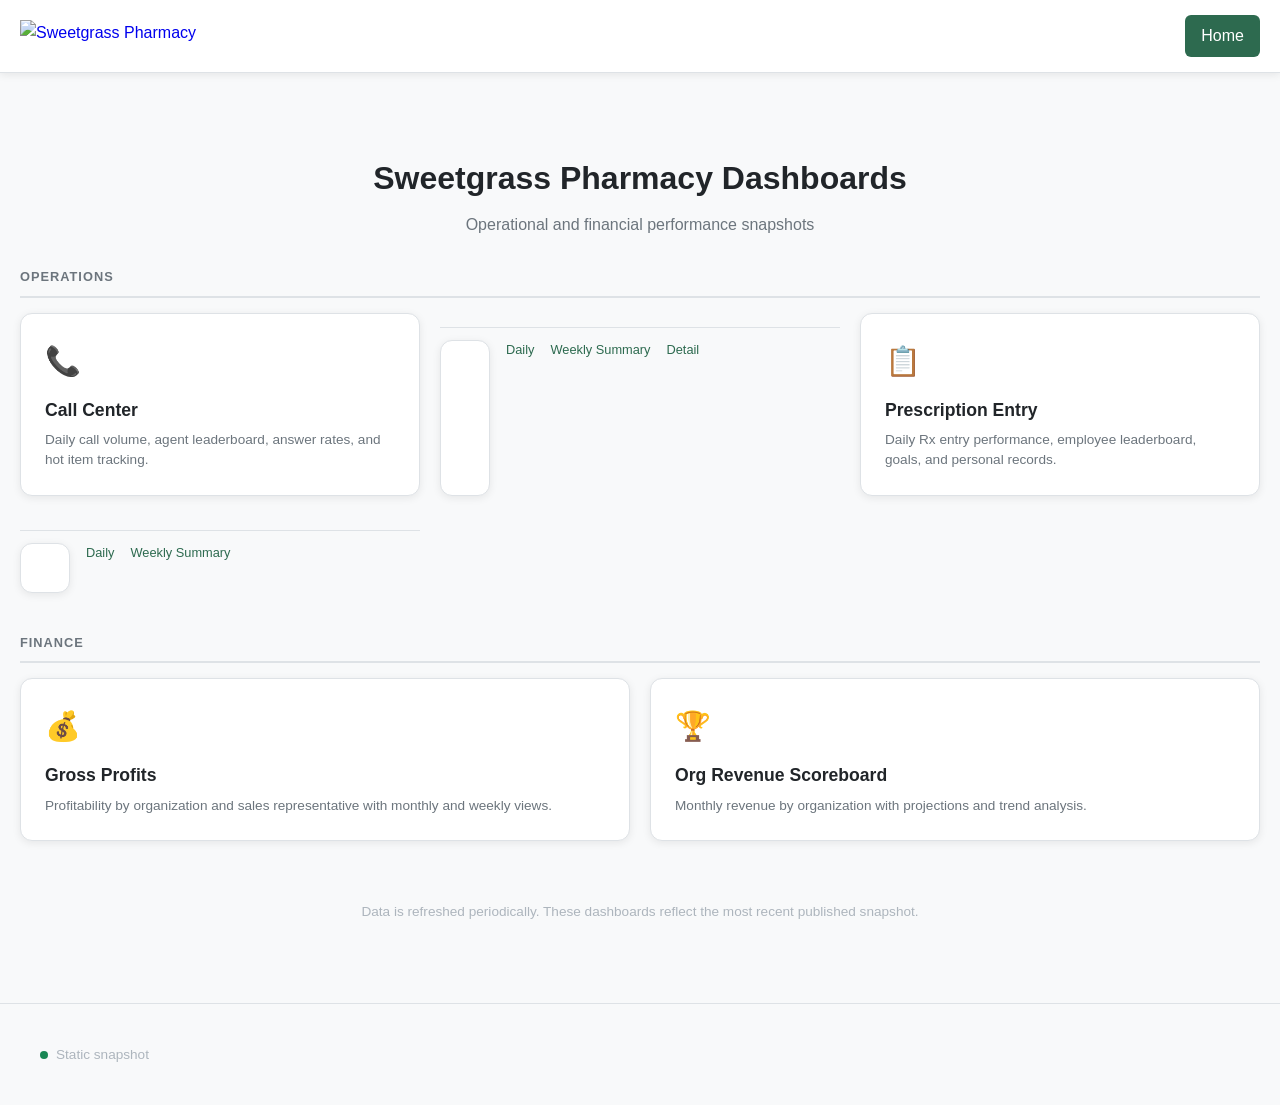
==== index.html @ f907f9fb "Update dashboards 2026-02-25 20:56" ====
<!DOCTYPE html>
<html lang="en">
<head>
    <meta charset="UTF-8">
    <meta name="viewport" content="width=device-width, initial-scale=1.0">
    <title>Sweetgrass Pharmacy Dashboards</title>
    <link rel="stylesheet" href="base_styles.css">
    <style>
    .hero {
        text-align: center;
        padding: 40px 20px 30px;
    }

    .hero h1 {
        font-size: 2rem;
        font-weight: 700;
        color: var(--text-primary);
        margin-bottom: 8px;
    }

    .hero p {
        color: var(--text-secondary);
        font-size: 1rem;
    }

    .dashboard-grid {
        display: grid;
        grid-template-columns: repeat(auto-fit, minmax(300px, 1fr));
        gap: 20px;
        margin-bottom: 40px;
    }

    .category-section {
        margin-bottom: 40px;
    }

    .category-title {
        font-size: 0.8rem;
        font-weight: 600;
        text-transform: uppercase;
        letter-spacing: 1px;
        color: var(--text-secondary);
        margin-bottom: 15px;
        padding-bottom: 8px;
        border-bottom: 2px solid var(--border-color);
    }

    .dashboard-card {
        background: var(--bg-secondary);
        border: 1px solid var(--border-color);
        border-radius: 12px;
        padding: 24px;
        box-shadow: var(--shadow);
        text-decoration: none;
        color: inherit;
        transition: all 0.2s;
        display: block;
    }

    .dashboard-card:hover {
        border-color: var(--accent-blue);
        box-shadow: var(--shadow-lg);
        transform: translateY(-2px);
    }

    .card-icon {
        font-size: 1.8rem;
        margin-bottom: 12px;
    }

    .card-name {
        font-size: 1.1rem;
        font-weight: 600;
        color: var(--text-primary);
        margin-bottom: 6px;
    }

    .card-description {
        font-size: 0.85rem;
        color: var(--text-secondary);
        line-height: 1.5;
    }

    .card-links {
        margin-top: 14px;
        padding-top: 12px;
        border-top: 1px solid var(--border-color);
        display: flex;
        gap: 16px;
        flex-wrap: wrap;
    }

    .card-link {
        font-size: 0.8rem;
        color: var(--accent-blue);
        text-decoration: none;
        font-weight: 500;
    }

    .card-link:hover {
        text-decoration: underline;
    }

    .snapshot-note {
        text-align: center;
        color: var(--text-muted);
        font-size: 0.85rem;
        padding: 20px;
    }
    </style>
</head>
<body>
    <header>
        <div class="container">
            <a href="https://sweetgrasspharmacy.com" class="logo"><img src="https://sweetgrasspharmacy.com/wp-content/uploads/2023/09/Sweetgrass-Pharmacy-and-Compounding-logo.svg" alt="Sweetgrass Pharmacy"></a>
            <nav>
                <a href="index.html" class="active">Home</a>
            </nav>
        </div>
    </header>

    <main class="container">
        <div class="hero">
            <h1>Sweetgrass Pharmacy Dashboards</h1>
            <p>Operational and financial performance snapshots</p>
        </div>

        <div class="category-section">
            <div class="category-title">Operations</div>
            <div class="dashboard-grid">
                <a href="operations/call_center.html" class="dashboard-card">
                    <div class="card-icon">&#128222;</div>
                    <div class="card-name">Call Center</div>
                    <div class="card-description">Daily call volume, agent leaderboard, answer rates, and hot item tracking.</div>
                    <div class="card-links">
                        <a href="operations/call_center.html" class="card-link" onclick="event.stopPropagation()">Daily</a>
                        <a href="operations/call_center_weekly.html" class="card-link" onclick="event.stopPropagation()">Weekly Summary</a>
                        <a href="operations/call_center_detail.html" class="card-link" onclick="event.stopPropagation()">Detail</a>
                    </div>
                </a>
                <a href="operations/prescription_entry.html" class="dashboard-card">
                    <div class="card-icon">&#128203;</div>
                    <div class="card-name">Prescription Entry</div>
                    <div class="card-description">Daily Rx entry performance, employee leaderboard, goals, and personal records.</div>
                    <div class="card-links">
                        <a href="operations/prescription_entry.html" class="card-link" onclick="event.stopPropagation()">Daily</a>
                        <a href="operations/prescription_entry_weekly.html" class="card-link" onclick="event.stopPropagation()">Weekly Summary</a>
                    </div>
                </a>
            </div>
        </div>

        <div class="category-section">
            <div class="category-title">Finance</div>
            <div class="dashboard-grid">
                <a href="finance/gross_profits.html" class="dashboard-card">
                    <div class="card-icon">&#128176;</div>
                    <div class="card-name">Gross Profits</div>
                    <div class="card-description">Profitability by organization and sales representative with monthly and weekly views.</div>
                </a>
                <a href="finance/org_revenue_scoreboard.html" class="dashboard-card">
                    <div class="card-icon">&#127942;</div>
                    <div class="card-name">Org Revenue Scoreboard</div>
                    <div class="card-description">Monthly revenue by organization with projections and trend analysis.</div>
                </a>
            </div>
        </div>

        <div class="snapshot-note">
            Data is refreshed periodically. These dashboards reflect the most recent published snapshot.
        </div>
    </main>

    <footer>
        <div class="container">
            <div class="refresh-indicator">
                <span class="refresh-dot"></span>
                <span>Static snapshot</span>
            </div>
        </div>
    </footer>
</body>
</html>
---- base_styles.css ----
/* Shared styles for static dashboard export */
/* Extracted from dashboards/templates/dashboards/base.html */

:root {
    --bg-primary: #f8f9fa;
    --bg-secondary: #ffffff;
    --bg-tertiary: #e9ecef;
    --text-primary: #212529;
    --text-secondary: #6c757d;
    --text-muted: #adb5bd;
    --border-color: #dee2e6;
    --accent-blue: #2d6a4f;
    --accent-green: #198754;
    --accent-red: #dc3545;
    --accent-orange: #fd7e14;
    --accent-purple: #6f42c1;
    --accent-cyan: #0dcaf0;
    --shadow: 0 2px 8px rgba(0, 0, 0, 0.08);
    --shadow-lg: 0 4px 16px rgba(0, 0, 0, 0.12);
}

* {
    margin: 0;
    padding: 0;
    box-sizing: border-box;
}

body {
    font-family: -apple-system, BlinkMacSystemFont, 'Segoe UI', Roboto, 'Helvetica Neue', Arial, sans-serif;
    background: var(--bg-primary);
    color: var(--text-primary);
    line-height: 1.6;
    min-height: 100vh;
}

.container {
    max-width: 1400px;
    margin: 0 auto;
    padding: 20px;
}

header {
    background: var(--bg-secondary);
    border-bottom: 1px solid var(--border-color);
    padding: 15px 0;
    margin-bottom: 20px;
    box-shadow: var(--shadow);
}

header .container {
    display: flex;
    justify-content: space-between;
    align-items: center;
    padding: 0 20px;
}

.logo {
    display: flex;
    align-items: center;
    text-decoration: none;
}

.logo img {
    height: 32px;
    width: auto;
}

nav {
    display: flex;
    gap: 15px;
}

nav a {
    color: var(--text-secondary);
    text-decoration: none;
    padding: 8px 16px;
    border-radius: 6px;
    transition: all 0.2s;
    font-weight: 500;
}

nav a:hover {
    background: var(--bg-tertiary);
    color: var(--text-primary);
}

nav a.active {
    background: var(--accent-blue);
    color: white;
}

.page-header {
    margin-bottom: 25px;
}

.page-header h1 {
    font-size: 1.8rem;
    font-weight: 600;
    color: var(--text-primary);
    margin-bottom: 5px;
}

.page-header p {
    color: var(--text-secondary);
}

.card {
    background: var(--bg-secondary);
    border: 1px solid var(--border-color);
    border-radius: 12px;
    padding: 20px;
    margin-bottom: 20px;
    box-shadow: var(--shadow);
}

.card-header {
    display: flex;
    justify-content: space-between;
    align-items: center;
    margin-bottom: 15px;
    padding-bottom: 15px;
    border-bottom: 1px solid var(--border-color);
}

.card-title {
    font-size: 1.1rem;
    font-weight: 600;
    color: var(--text-primary);
}

.metric-grid {
    display: grid;
    grid-template-columns: repeat(auto-fit, minmax(200px, 1fr));
    gap: 15px;
    margin-bottom: 20px;
}

.metric-card {
    background: var(--bg-tertiary);
    border-radius: 10px;
    padding: 20px;
    text-align: center;
}

.metric-value {
    font-size: 2rem;
    font-weight: 700;
    color: var(--text-primary);
    line-height: 1.2;
}

.metric-label {
    font-size: 0.85rem;
    color: var(--text-secondary);
    margin-top: 5px;
    text-transform: uppercase;
    letter-spacing: 0.5px;
}

.metric-card.blue .metric-value { color: var(--accent-blue); }
.metric-card.green .metric-value { color: var(--accent-green); }
.metric-card.red .metric-value { color: var(--accent-red); }
.metric-card.orange .metric-value { color: var(--accent-orange); }
.metric-card.purple .metric-value { color: var(--accent-purple); }
.metric-card.cyan .metric-value { color: var(--accent-cyan); }

.day-filters {
    display: flex;
    gap: 8px;
    flex-wrap: wrap;
    margin-bottom: 20px;
}

.day-btn {
    padding: 10px 18px;
    border: 2px solid var(--border-color);
    background: var(--bg-secondary);
    border-radius: 8px;
    cursor: pointer;
    font-weight: 500;
    color: var(--text-secondary);
    transition: all 0.2s;
}

.day-btn:hover {
    border-color: var(--accent-blue);
    color: var(--accent-blue);
}

.day-btn.active {
    background: var(--accent-blue);
    border-color: var(--accent-blue);
    color: white;
}

.badge {
    display: inline-flex;
    align-items: center;
    gap: 5px;
    padding: 6px 12px;
    border-radius: 20px;
    font-size: 0.8rem;
    font-weight: 600;
    margin: 3px;
}

.badge-success {
    background: rgba(25, 135, 84, 0.15);
    color: var(--accent-green);
}

.badge-warning {
    background: rgba(253, 126, 20, 0.15);
    color: var(--accent-orange);
}

.badge-info {
    background: rgba(13, 202, 240, 0.15);
    color: #0aa2c0;
}

.badge-purple {
    background: rgba(111, 66, 193, 0.15);
    color: var(--accent-purple);
}

.badge-danger {
    background: rgba(220, 53, 69, 0.15);
    color: var(--accent-red);
}

table {
    width: 100%;
    border-collapse: collapse;
}

th, td {
    padding: 12px 15px;
    text-align: left;
    border-bottom: 1px solid var(--border-color);
}

th {
    font-weight: 600;
    color: var(--text-secondary);
    font-size: 0.85rem;
    text-transform: uppercase;
    letter-spacing: 0.5px;
    background: var(--bg-tertiary);
}

tr:hover td {
    background: var(--bg-tertiary);
}

.rank-badge {
    display: inline-flex;
    align-items: center;
    justify-content: center;
    width: 28px;
    height: 28px;
    border-radius: 50%;
    font-weight: 700;
    font-size: 0.85rem;
}

.rank-1 { background: linear-gradient(135deg, #ffd700, #ffec8b); color: #806a00; }
.rank-2 { background: linear-gradient(135deg, #c0c0c0, #e0e0e0); color: #555; }
.rank-3 { background: linear-gradient(135deg, #cd7f32, #deb887); color: #5a3d1a; }
.rank-default { background: var(--bg-tertiary); color: var(--text-secondary); }

.refresh-indicator {
    display: flex;
    align-items: center;
    gap: 8px;
    font-size: 0.85rem;
    color: var(--text-muted);
}

.refresh-dot {
    width: 8px;
    height: 8px;
    border-radius: 50%;
    background: var(--accent-green);
    animation: pulse 2s infinite;
}

@keyframes pulse {
    0%, 100% { opacity: 1; }
    50% { opacity: 0.5; }
}

.loading {
    display: flex;
    justify-content: center;
    align-items: center;
    padding: 40px;
    color: var(--text-secondary);
}

.loading::after {
    content: '';
    width: 24px;
    height: 24px;
    border: 3px solid var(--border-color);
    border-top-color: var(--accent-blue);
    border-radius: 50%;
    animation: spin 0.8s linear infinite;
    margin-left: 10px;
}

@keyframes spin {
    to { transform: rotate(360deg); }
}

.empty-state {
    text-align: center;
    padding: 40px;
    color: var(--text-secondary);
}

footer {
    margin-top: 40px;
    padding: 20px;
    text-align: center;
    color: var(--text-muted);
    font-size: 0.85rem;
    border-top: 1px solid var(--border-color);
}

@media (max-width: 768px) {
    .container {
        padding: 10px;
    }

    header .container {
        flex-direction: column;
        gap: 15px;
    }

    nav {
        flex-wrap: wrap;
        justify-content: center;
    }

    .metric-grid {
        grid-template-columns: repeat(2, 1fr);
    }

    .metric-value {
        font-size: 1.5rem;
    }
}
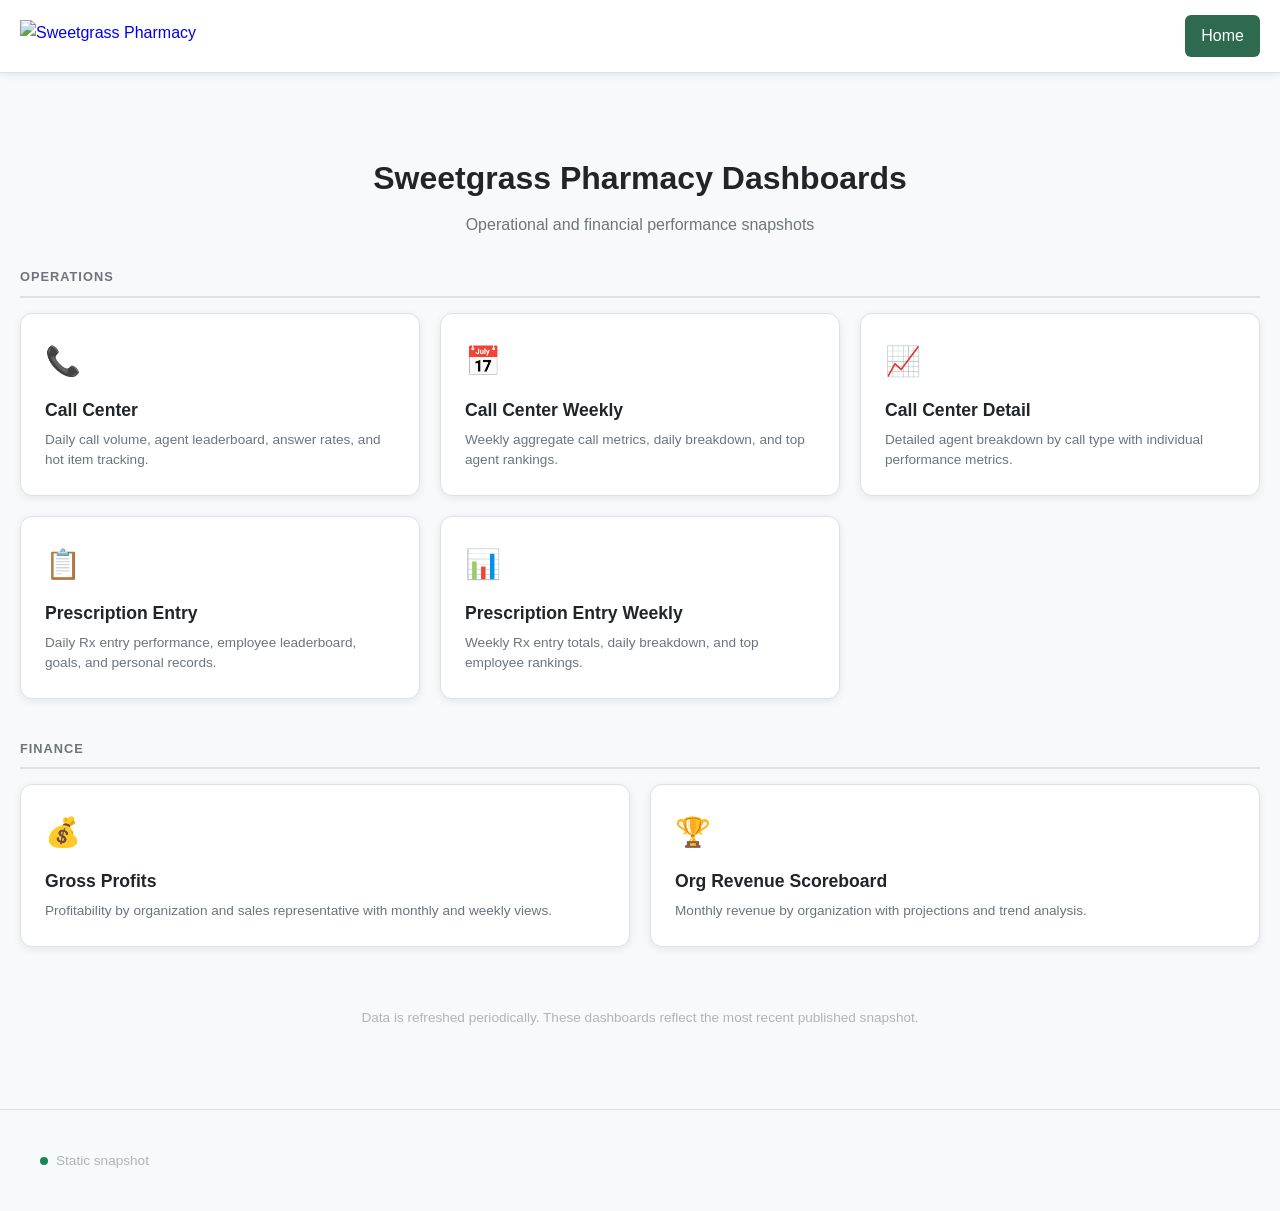
==== commit da98928a: "Update dashboards 2026-02-25 20:58" ====
--- a/index.html
+++ b/index.html
@@ -81,26 +81,6 @@
         line-height: 1.5;
     }
 
-    .card-links {
-        margin-top: 14px;
-        padding-top: 12px;
-        border-top: 1px solid var(--border-color);
-        display: flex;
-        gap: 16px;
-        flex-wrap: wrap;
-    }
-
-    .card-link {
-        font-size: 0.8rem;
-        color: var(--accent-blue);
-        text-decoration: none;
-        font-weight: 500;
-    }
-
-    .card-link:hover {
-        text-decoration: underline;
-    }
-
     .snapshot-note {
         text-align: center;
         color: var(--text-muted);
@@ -132,20 +112,26 @@
                     <div class="card-icon">&#128222;</div>
                     <div class="card-name">Call Center</div>
                     <div class="card-description">Daily call volume, agent leaderboard, answer rates, and hot item tracking.</div>
-                    <div class="card-links">
-                        <a href="operations/call_center.html" class="card-link" onclick="event.stopPropagation()">Daily</a>
-                        <a href="operations/call_center_weekly.html" class="card-link" onclick="event.stopPropagation()">Weekly Summary</a>
-                        <a href="operations/call_center_detail.html" class="card-link" onclick="event.stopPropagation()">Detail</a>
-                    </div>
+                </a>
+                <a href="operations/call_center_weekly.html" class="dashboard-card">
+                    <div class="card-icon">&#128197;</div>
+                    <div class="card-name">Call Center Weekly</div>
+                    <div class="card-description">Weekly aggregate call metrics, daily breakdown, and top agent rankings.</div>
+                </a>
+                <a href="operations/call_center_detail.html" class="dashboard-card">
+                    <div class="card-icon">&#128200;</div>
+                    <div class="card-name">Call Center Detail</div>
+                    <div class="card-description">Detailed agent breakdown by call type with individual performance metrics.</div>
                 </a>
                 <a href="operations/prescription_entry.html" class="dashboard-card">
                     <div class="card-icon">&#128203;</div>
                     <div class="card-name">Prescription Entry</div>
                     <div class="card-description">Daily Rx entry performance, employee leaderboard, goals, and personal records.</div>
-                    <div class="card-links">
-                        <a href="operations/prescription_entry.html" class="card-link" onclick="event.stopPropagation()">Daily</a>
-                        <a href="operations/prescription_entry_weekly.html" class="card-link" onclick="event.stopPropagation()">Weekly Summary</a>
-                    </div>
+                </a>
+                <a href="operations/prescription_entry_weekly.html" class="dashboard-card">
+                    <div class="card-icon">&#128202;</div>
+                    <div class="card-name">Prescription Entry Weekly</div>
+                    <div class="card-description">Weekly Rx entry totals, daily breakdown, and top employee rankings.</div>
                 </a>
             </div>
         </div>
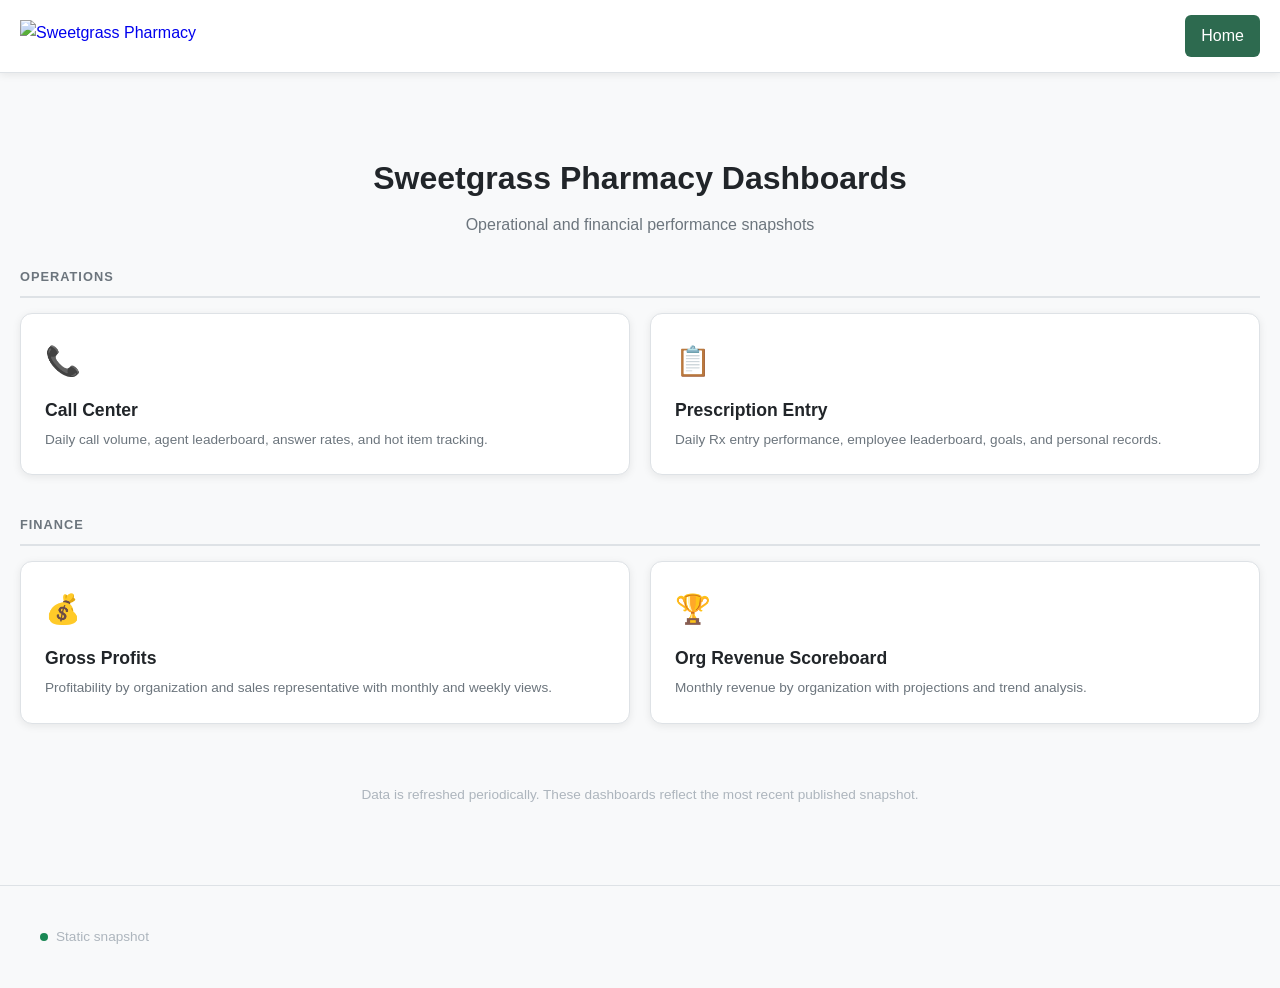
==== commit 4d66753b: "Update dashboards 2026-02-25 20:59" ====
--- a/index.html
+++ b/index.html
@@ -113,25 +113,10 @@
                     <div class="card-name">Call Center</div>
                     <div class="card-description">Daily call volume, agent leaderboard, answer rates, and hot item tracking.</div>
                 </a>
-                <a href="operations/call_center_weekly.html" class="dashboard-card">
-                    <div class="card-icon">&#128197;</div>
-                    <div class="card-name">Call Center Weekly</div>
-                    <div class="card-description">Weekly aggregate call metrics, daily breakdown, and top agent rankings.</div>
-                </a>
-                <a href="operations/call_center_detail.html" class="dashboard-card">
-                    <div class="card-icon">&#128200;</div>
-                    <div class="card-name">Call Center Detail</div>
-                    <div class="card-description">Detailed agent breakdown by call type with individual performance metrics.</div>
-                </a>
                 <a href="operations/prescription_entry.html" class="dashboard-card">
                     <div class="card-icon">&#128203;</div>
                     <div class="card-name">Prescription Entry</div>
                     <div class="card-description">Daily Rx entry performance, employee leaderboard, goals, and personal records.</div>
-                </a>
-                <a href="operations/prescription_entry_weekly.html" class="dashboard-card">
-                    <div class="card-icon">&#128202;</div>
-                    <div class="card-name">Prescription Entry Weekly</div>
-                    <div class="card-description">Weekly Rx entry totals, daily breakdown, and top employee rankings.</div>
                 </a>
             </div>
         </div>
